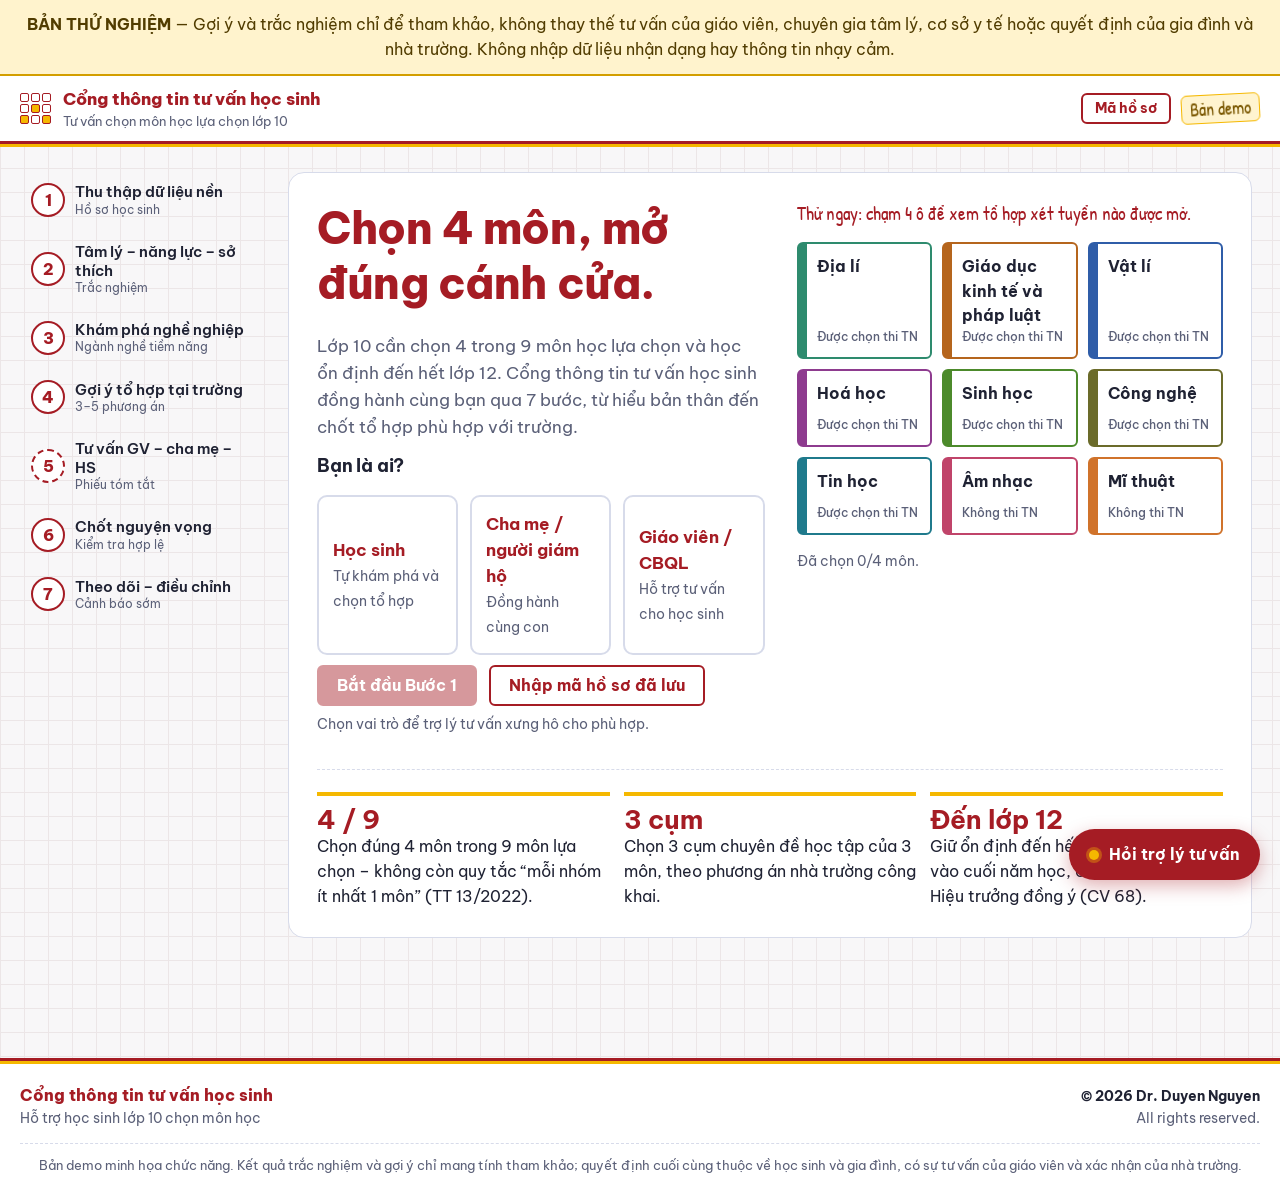
==== index.html @ bc092b1e "fix: move step 5 guidance into its content" ====
<!doctype html>
<html lang="vi">
<head>
  <meta charset="utf-8">
  <meta name="viewport" content="width=device-width, initial-scale=1">
  <title>Cổng thông tin tư vấn học sinh – Chọn môn lớp 10</title>
  <meta name="description" content="Bản demo: hỗ trợ học sinh lớp 10 chọn 4 môn học. © 2026 Dr. Duyen Nguyen.">
  <meta name="author" content="Dr. Duyen Nguyen">
  <link rel="preconnect" href="https://fonts.googleapis.com">
  <link rel="preconnect" href="https://fonts.gstatic.com" crossorigin>
  <link href="https://fonts.googleapis.com/css2?family=Be+Vietnam+Pro:wght@400;500;600;700;800&family=Patrick+Hand&display=swap" rel="stylesheet">
  <link rel="stylesheet" href="css/style.css?v=step5-main">
</head>
<body>
  <aside style="background:#fff3cd;color:#513c00;padding:12px 18px;border-bottom:2px solid #d39e00;text-align:center" role="note">
    <strong>BẢN THỬ NGHIỆM</strong> — Gợi ý và trắc nghiệm chỉ để tham khảo, không thay thế tư vấn của giáo viên, chuyên gia tâm lý, cơ sở y tế hoặc quyết định của gia đình và nhà trường. Không nhập dữ liệu nhận dạng hay thông tin nhạy cảm.
  </aside>
  <a class="skip" href="#main">Bỏ qua, đến nội dung chính</a>

  <header class="topbar">
    <button class="brand" type="button" data-go="0" aria-label="Về trang đầu">
      <span class="brand-mark" aria-hidden="true">
        <span></span><span></span><span></span><span></span><span class="on"></span><span></span><span class="on"></span><span></span><span class="on"></span>
      </span>
      <span class="brand-text">
        <strong>Cổng thông tin tư vấn học sinh</strong>
        <small>Tư vấn chọn môn học lựa chọn lớp 10</small>
      </span>
    </button>
    <div class="topbar-right">
      <span class="role-pill" id="rolePill" hidden></span>
      <button class="btn ghost small" type="button" data-action="open-profile-code">Mã hồ sơ</button>
      <span class="demo-tag" title="Bản demo – dữ liệu dùng tạm, sẽ chuẩn hóa sau">Bản demo</span>
    </div>
  </header>

  <div class="layout">
    <nav class="steps" id="steps" aria-label="Quy trình 7 bước"></nav>
    <main id="main" class="main" tabindex="-1"></main>
  </div>

  <footer class="footer">
    <div class="footer-inner">
      <div class="footer-brand">
        <strong>Cổng thông tin tư vấn học sinh</strong>
        <span>Hỗ trợ học sinh lớp 10 chọn môn học</span>
      </div>
      <div class="footer-copy">
        <strong>© 2026 Dr. Duyen Nguyen</strong>
        <span>All rights reserved.</span>
      </div>
    </div>
    <p class="footer-note">Bản demo minh họa chức năng. Kết quả trắc nghiệm và gợi ý chỉ mang tính tham khảo; quyết định cuối cùng thuộc về học sinh và gia đình, có sự tư vấn của giáo viên và xác nhận của nhà trường.</p>
  </footer>

  <!-- Chatbot -->
  <button class="chat-fab" id="chatFab" type="button" aria-expanded="false" aria-controls="chatPanel">
    <span class="chat-fab-dot" aria-hidden="true"></span> Hỏi trợ lý tư vấn
  </button>
  <section class="chat-panel" id="chatPanel" aria-label="Trợ lý tư vấn" hidden>
    <header class="chat-head">
      <div>
        <strong>Trợ lý tư vấn</strong>
        <small id="chatMode">Chế độ demo – trả lời theo bộ câu hỏi có sẵn</small>
      </div>
      <button class="icon-btn" type="button" data-action="close-chat" aria-label="Đóng trợ lý tư vấn">×</button>
    </header>
    <a class="chat-tg" id="chatTg" href="#" target="_blank" rel="noopener" hidden>Tiếp tục trò chuyện trên Telegram</a>
    <div class="chat-log" id="chatLog" aria-live="polite"></div>
    <div class="chat-chips" id="chatChips"></div>
    <form class="chat-form" id="chatForm">
      <label class="sr-only" for="chatInput">Nhập câu hỏi</label>
      <input id="chatInput" type="text" autocomplete="off" placeholder="Nhập câu hỏi…">
      <button class="btn" type="submit">Gửi</button>
    </form>
  </section>

  <!-- Hộp thoại dùng chung -->
  <dialog id="dialog" class="dialog">
    <form method="dialog" class="dialog-inner" id="dialogInner"></form>
  </dialog>

  <div id="toast" class="toast" role="status" aria-live="polite"></div>

  <script src="js/config.js?v=step5-main"></script>
  <script src="js/data.js?v=step5-main"></script>
  <script src="js/holland.js?v=step5-main"></script>
  <script src="js/app.js?v=step5-main"></script>
  <script src="js/chat.js?v=step5-main"></script>
</body>
</html>
---- css/style.css ----
/* Cổng thông tin tư vấn học sinh – © 2026 Dr. Duyen Nguyen */
:root {
  --paper: #F8F7F8;
  --grid: #ECE6E7;
  --sheet: #FFFFFF;
  --ink: #A51C24;
  --ink-2: #C2272F;
  --ink-soft: #FBECEC;
  --gold: #F5B800;
  --gold-soft: #FFF4CF;
  --gold-deep: #7A5700;
  --text: #1F2233;
  --muted: #5B6078;
  --line: #D7DBEA;
  --ok: #1E7F52;
  --ok-soft: #E3F4EA;
  --warn: #A86400;
  --warn-soft: #FFF2DC;
  --bad: #B0362B;
  --bad-soft: #FCE7E4;
  --focus: #1D4ED8;
  --font: "Be Vietnam Pro", "Segoe UI", Roboto, Arial, sans-serif;
  --hand: "Patrick Hand", "Comic Sans MS", cursive;
  --r-s: 6px; --r-m: 10px; --r-l: 16px;
}
* { box-sizing: border-box; }
html { -webkit-text-size-adjust: 100%; }
body {
  margin: 0; font-family: var(--font); color: var(--text); font-size: 16px; line-height: 1.55;
  background-color: var(--paper);
  background-image:
    linear-gradient(var(--grid) 1px, transparent 1px),
    linear-gradient(90deg, var(--grid) 1px, transparent 1px);
  background-size: 24px 24px;
  min-height: 100vh; display: flex; flex-direction: column;
}
h1, h2, h3, h4 { line-height: 1.25; margin: 0 0 .5em; letter-spacing: -0.01em; }
h1 { font-size: clamp(1.9rem, 4vw, 2.75rem); font-weight: 800; }
h2 { font-size: 1.6rem; font-weight: 800; }
h3 { font-size: 1.15rem; font-weight: 700; }
h4 { font-size: 1rem; font-weight: 700; }
p { margin: 0 0 .8em; max-width: 72ch; }
a { color: var(--ink); }
button, input, select, textarea { font: inherit; color: inherit; }
:focus-visible { outline: 3px solid var(--focus); outline-offset: 2px; }
.sr-only { position: absolute; width: 1px; height: 1px; overflow: hidden; clip: rect(0 0 0 0); }
.skip { position: absolute; left: -999px; top: 0; background: var(--ink); color: #fff; padding: 8px 12px; z-index: 100; }
.skip:focus { left: 8px; top: 8px; }

/* ---------- Top bar ---------- */
.topbar {
  display: flex; align-items: center; justify-content: space-between; gap: 12px;
  padding: 10px 20px; background: var(--sheet); border-bottom: 3px solid var(--ink); box-shadow: 0 3px 0 var(--gold);
  position: sticky; top: 0; z-index: 20;
}
.brand { display: flex; align-items: center; gap: 12px; background: none; border: 0; padding: 0; cursor: pointer; text-align: left; }
.brand-mark { display: grid; grid-template-columns: repeat(3, 9px); gap: 2px; }
.brand-mark span { width: 9px; height: 9px; border: 1.5px solid var(--ink); border-radius: 2px; }
.brand-mark span.on { background: var(--gold); border-color: var(--ink); }
.brand-text strong { display: block; color: var(--ink); font-size: 1.05rem; font-weight: 800; }
.brand-text small { display: block; color: var(--muted); font-size: .8rem; }
.topbar-right { display: flex; align-items: center; gap: 10px; flex-wrap: wrap; justify-content: flex-end; }
.role-pill { background: var(--ink-soft); color: var(--ink); border-radius: 999px; padding: 3px 12px; font-size: .85rem; font-weight: 600; }
.demo-tag { font-family: var(--hand); font-size: 1.1rem; color: var(--gold-deep); background: var(--gold-soft); transform: rotate(-3deg); display: inline-block; border: 1.5px solid var(--gold); border-radius: 6px; padding: 0 8px; }

/* ---------- Layout ---------- */
.layout { flex: 1; display: grid; grid-template-columns: 260px minmax(0, 1fr); gap: 0; max-width: 1280px; width: 100%; margin: 0 auto; }
.main { padding: 28px 28px 120px; min-width: 0; }
.main:focus { outline: none; }

/* ---------- Stepper (thời khoá biểu) ---------- */
.steps { padding: 28px 0 28px 20px; }
.steps-inner { position: sticky; top: 84px; }
.steps ol { list-style: none; margin: 0; padding: 0; }
.steps li + li { margin-top: 4px; }
.step-btn {
  width: 100%; display: grid; grid-template-columns: 34px 1fr; gap: 10px; align-items: center;
  padding: 9px 10px; border: 1.5px solid transparent; border-radius: var(--r-m);
  background: transparent; cursor: pointer; text-align: left; color: var(--text);
}
.step-btn:hover { background: var(--sheet); border-color: var(--line); }
.step-num {
  width: 34px; height: 34px; display: grid; place-items: center; border-radius: 50%;
  border: 2px solid var(--ink); color: var(--ink); font-weight: 800; background: var(--sheet);
}
.step-label { font-size: .92rem; font-weight: 600; line-height: 1.3; }
.step-label small { display: block; font-weight: 400; color: var(--muted); font-size: .78rem; }
.step-btn.done .step-num { background: var(--ink); color: #fff; }
.step-btn.current { background: var(--sheet); border-color: var(--ink); box-shadow: 4px 4px 0 var(--gold); }
.step-btn.human .step-num { border-style: dashed; }

/* ---------- Sheet & blocks ---------- */
.sheet { background: var(--sheet); border: 1.5px solid var(--line); border-radius: var(--r-l); padding: 28px; }
.sheet + .sheet { margin-top: 20px; }
.step-head { display: flex; gap: 16px; align-items: flex-start; margin-bottom: 18px; }
.step-head .big-num { flex: none; width: 56px; height: 56px; border-radius: 50%; background: var(--ink); color: #fff; display: grid; place-items: center; font-size: 1.6rem; font-weight: 800; box-shadow: 0 0 0 4px var(--gold); }
.step-head p { color: var(--muted); margin: 0; }
.lead { font-size: 1.08rem; color: var(--muted); }
.hand { font-family: var(--hand); color: var(--ink); font-size: 1.2rem; line-height: 1.3; }
.margin-note { border-left: 3px solid var(--ink); padding: 4px 0 4px 14px; margin: 14px 0; }
.muted { color: var(--muted); }
.small { font-size: .88rem; }
.row { display: flex; gap: 12px; flex-wrap: wrap; align-items: center; }
.spacer { flex: 1; }
.grid-2 { display: grid; grid-template-columns: repeat(2, minmax(0, 1fr)); gap: 16px; }
.grid-3 { display: grid; grid-template-columns: repeat(3, minmax(0, 1fr)); gap: 16px; }
hr.rule { border: 0; border-top: 1.5px dashed var(--line); margin: 22px 0; }

/* ---------- Buttons ---------- */
.btn {
  display: inline-flex; align-items: center; justify-content: center; gap: 8px;
  background: var(--ink); color: #fff; border: 2px solid var(--ink); border-radius: var(--r-s);
  padding: 9px 18px; font-weight: 700; cursor: pointer; text-decoration: none; line-height: 1.2;
}
.btn:hover { background: var(--ink-2); border-color: var(--ink-2); }
.btn.ghost { background: transparent; color: var(--ink); }
.btn.ghost:hover { background: var(--ink-soft); }
.btn.small { padding: 5px 12px; font-size: .88rem; }
.btn.ok { background: var(--ok); border-color: var(--ok); }
.btn[disabled] { opacity: .45; cursor: not-allowed; }
.icon-btn { background: none; border: 0; font-size: 1.6rem; line-height: 1; cursor: pointer; color: var(--muted); padding: 2px 8px; border-radius: 6px; }
.icon-btn:hover { background: var(--ink-soft); color: var(--ink); }
.nav-row { display: flex; justify-content: space-between; gap: 12px; margin-top: 24px; flex-wrap: wrap; }

/* ---------- Forms ---------- */
.field { display: flex; flex-direction: column; gap: 4px; }
.field label, .field .label { font-weight: 600; font-size: .92rem; }
.field .hint { font-size: .82rem; color: var(--muted); }
input[type=text], input[type=number], select, textarea {
  border: 1.5px solid var(--line); border-radius: var(--r-s); padding: 8px 10px; background: #fff; width: 100%;
}
input:focus, select:focus, textarea:focus { border-color: var(--ink); outline: none; box-shadow: 0 0 0 3px var(--ink-soft); }
textarea { min-height: 70px; resize: vertical; }
fieldset { border: 1.5px solid var(--line); border-radius: var(--r-m); padding: 14px 16px 16px; margin: 0 0 16px; }
legend { font-weight: 700; padding: 0 6px; color: var(--ink); }
.grades { display: grid; grid-template-columns: repeat(auto-fill, minmax(210px, 1fr)); gap: 10px 16px; }
.grades .field { flex-direction: row; align-items: center; justify-content: space-between; gap: 8px; }
.grades .field label { font-weight: 500; font-size: .9rem; }
.grades input { width: 76px; text-align: center; }
.chips { display: flex; flex-wrap: wrap; gap: 8px; }
.chip {
  border: 1.5px solid var(--line); background: #fff; border-radius: 999px; padding: 5px 12px; cursor: pointer; font-size: .9rem;
}
.chip[aria-pressed=true] { background: var(--ink); color: #fff; border-color: var(--ink); }
.chip.bad[aria-pressed=true] { background: var(--bad); border-color: var(--bad); }

/* ---------- Bảng 9 môn (điểm nhấn) ---------- */
.board { display: grid; grid-template-columns: repeat(3, minmax(0, 1fr)); gap: 10px; }
.tile {
  --c: var(--ink);
  position: relative; min-height: 78px; border: 2px solid var(--c); border-radius: var(--r-s);
  background: #fff; color: var(--text); padding: 10px 12px 10px 18px; text-align: left; cursor: pointer;
  display: flex; flex-direction: column; justify-content: space-between; font-weight: 700;
}
.tile::before { content: ""; position: absolute; left: 0; top: 0; bottom: 0; width: 8px; background: var(--c); }
.tile small { font-weight: 500; color: var(--muted); font-size: .76rem; }
.tile[aria-pressed=true] { background: var(--c); color: #fff; }
.tile[aria-pressed=true] small { color: rgba(255,255,255,.85); }
.tile[aria-pressed=true]::after {
  content: "✓"; position: absolute; right: 10px; top: 8px; width: 24px; height: 24px; border-radius: 50%;
  background: #fff; color: var(--c); display: grid; place-items: center; font-size: .85rem;
}
.tile:disabled { opacity: .35; cursor: not-allowed; }
.tiles-inline { display: flex; gap: 6px; flex-wrap: wrap; }
.mini-tile { --c: var(--ink); border: 1.5px solid var(--c); border-left: 6px solid var(--c); border-radius: 4px; padding: 2px 8px; font-size: .85rem; font-weight: 700; background: #fff; }
.mini-cd { border: 1.5px dashed var(--muted); border-radius: 4px; padding: 2px 8px; font-size: .82rem; color: var(--muted); }

/* ---------- Hero (trang đầu) ---------- */
.hero { display: grid; grid-template-columns: minmax(0, 1.05fr) minmax(0, 1fr); gap: 32px; align-items: start; }
.hero h1 { color: var(--ink); max-width: 14ch; }
.hero .board { margin-top: 4px; }
.doors { margin-top: 16px; min-height: 120px; }
.doors h4 { margin-bottom: 8px; }
.door-list { display: flex; flex-wrap: wrap; gap: 6px; }
.door { border: 1.5px solid var(--ok); background: var(--ok-soft); color: var(--ok); border-radius: 6px; padding: 3px 9px; font-size: .85rem; font-weight: 600; }
.role-cards { display: grid; grid-template-columns: repeat(3, minmax(0, 1fr)); gap: 12px; margin: 18px 0 10px; }
.role-card {
  border: 2px solid var(--line); border-radius: var(--r-m); background: #fff; padding: 14px; text-align: left; cursor: pointer;
}
.role-card strong { display: block; color: var(--ink); font-size: 1.05rem; }
.role-card span { font-size: .85rem; color: var(--muted); }
.role-card:hover, .role-card[aria-pressed=true] { border-color: var(--ink); box-shadow: 4px 4px 0 var(--gold); }
.rules-strip { display: grid; grid-template-columns: repeat(3, minmax(0, 1fr)); gap: 14px; margin-top: 8px; }
.rules-strip div { border-top: 4px solid var(--gold); padding-top: 10px; }
.rules-strip b { display: block; font-size: 1.6rem; color: var(--ink); line-height: 1.1; }

/* ---------- Trắc nghiệm ---------- */
.tabs { display: flex; gap: 6px; flex-wrap: wrap; border-bottom: 2px solid var(--line); margin-bottom: 18px; }
.tab { border: 0; background: none; padding: 10px 14px; font-weight: 700; color: var(--muted); cursor: pointer; border-bottom: 3px solid transparent; margin-bottom: -2px; }
.tab[aria-selected=true] { color: var(--ink); border-bottom-color: var(--ink); }
.tab .count { font-weight: 500; font-size: .8rem; margin-left: 4px; }
.q-group { margin-bottom: 22px; }
.q-group h4 { color: var(--ink); }
.q { display: grid; grid-template-columns: minmax(0, 1fr) auto; gap: 8px 16px; align-items: center; padding: 8px 0; border-bottom: 1px dashed var(--line); }
.q-text { font-size: .95rem; }
.scale { display: flex; gap: 4px; }
.scale button {
  min-width: 38px; height: 34px; border: 1.5px solid var(--line); background: #fff; border-radius: 6px; cursor: pointer; font-weight: 700;
}
.scale button[aria-pressed=true] { background: var(--ink); color: #fff; border-color: var(--ink); }
.ab { display: grid; grid-template-columns: 1fr 1fr; gap: 8px; padding: 8px 0; border-bottom: 1px dashed var(--line); }
.ab button { border: 1.5px solid var(--line); background: #fff; border-radius: 8px; padding: 9px 12px; text-align: left; cursor: pointer; font-size: .93rem; }
.ab button[aria-pressed=true] { border-color: var(--ink); background: var(--ink-soft); font-weight: 600; }
.scale-legend { font-size: .82rem; color: var(--muted); margin-bottom: 10px; }
.progress { height: 8px; background: var(--ink-soft); border-radius: 99px; overflow: hidden; margin: 6px 0 16px; }
.progress span { display: block; height: 100%; background: var(--ink); }

/* ---------- Kết quả / thanh điểm ---------- */
.bars { display: grid; gap: 8px; }
.bar { display: grid; grid-template-columns: 170px minmax(0, 1fr) 54px; gap: 10px; align-items: center; font-size: .9rem; }
.bar-track { height: 14px; background: var(--ink-soft); border-radius: 3px; overflow: hidden; }
.bar-fill { height: 100%; background: var(--ink); }
.bar-val { text-align: right; font-weight: 700; font-variant-numeric: tabular-nums; }
.code-big { font-size: 2.6rem; font-weight: 800; color: var(--ink); letter-spacing: .08em; }

.callout { border-radius: var(--r-m); padding: 12px 16px; margin: 12px 0; border: 1.5px solid; }
.callout p:last-child { margin-bottom: 0; }
.callout.ok { background: var(--ok-soft); border-color: var(--ok); }
.callout.warn { background: var(--warn-soft); border-color: var(--warn); }
.callout.bad { background: var(--bad-soft); border-color: var(--bad); }
.callout.info { background: var(--ink-soft); border-color: var(--ink); }

table.t { width: 100%; border-collapse: collapse; font-size: .92rem; }
table.t th, table.t td { border-bottom: 1px solid var(--line); padding: 8px 8px; text-align: left; vertical-align: top; }
table.t th { color: var(--ink); font-size: .85rem; background: var(--ink-soft); }
.table-wrap { overflow-x: auto; }

/* ---------- Thẻ ngành / phương án ---------- */
.career { border: 1.5px solid var(--line); border-radius: var(--r-m); padding: 14px 16px; background: #fff; }
.career + .career { margin-top: 10px; }
.career-top { display: flex; justify-content: space-between; gap: 12px; align-items: baseline; flex-wrap: wrap; }
.career-top h4 { margin: 0; }
.fit { font-weight: 800; color: var(--ink); font-variant-numeric: tabular-nums; }
.tag { display: inline-block; font-size: .78rem; border-radius: 4px; padding: 1px 7px; background: var(--ink-soft); color: var(--ink); font-weight: 600; margin-right: 4px; }
.fb { display: flex; gap: 6px; margin-top: 10px; flex-wrap: wrap; }
.fb button { border: 1.5px solid var(--line); background: #fff; border-radius: 6px; padding: 4px 10px; cursor: pointer; font-size: .85rem; }
.fb button[aria-pressed=true].like { background: var(--ok); color: #fff; border-color: var(--ok); }
.fb button[aria-pressed=true].maybe { background: var(--warn); color: #fff; border-color: var(--warn); }
.fb button[aria-pressed=true].no { background: var(--muted); color: #fff; border-color: var(--muted); }

.plan { border: 2px solid var(--line); border-radius: var(--r-l); padding: 18px; background: #fff; }
.plan + .plan { margin-top: 14px; }
.plan.top { border-color: var(--ink); box-shadow: 5px 5px 0 var(--gold); }
.plan-head { display: flex; justify-content: space-between; gap: 12px; align-items: center; flex-wrap: wrap; margin-bottom: 10px; }
.plan-rank { font-family: var(--hand); font-size: 1.35rem; color: var(--ink); }
.score-ring { font-size: 1.5rem; font-weight: 800; color: var(--ink); font-variant-numeric: tabular-nums; }
.score-ring small { font-size: .8rem; color: var(--muted); font-weight: 500; }
.crit { display: grid; grid-template-columns: repeat(5, minmax(0, 1fr)); gap: 8px; margin: 10px 0; }
.crit div { background: var(--paper); border-radius: 6px; padding: 6px 8px; font-size: .78rem; color: var(--muted); }
.crit b { display: block; font-size: 1rem; color: var(--text); font-variant-numeric: tabular-nums; }
.plan-cols { display: grid; grid-template-columns: repeat(2, minmax(0, 1fr)); gap: 12px 20px; font-size: .9rem; }
.plan-cols h5 { margin: 6px 0 4px; font-size: .85rem; color: var(--ink); }
.plan-cols ul { margin: 0; padding-left: 18px; }
.check { color: var(--ok); font-weight: 700; }
.cross { color: var(--bad); font-weight: 700; }

.checklist { list-style: none; padding: 0; margin: 0; }
.checklist li { display: flex; gap: 10px; align-items: flex-start; padding: 9px 0; border-bottom: 1px dashed var(--line); }
.checklist input { width: 20px; height: 20px; margin-top: 2px; accent-color: var(--ink); }
.auto-flag { font-size: .78rem; border-radius: 4px; padding: 1px 6px; margin-left: 6px; }
.auto-flag.y { background: var(--ok-soft); color: var(--ok); }
.auto-flag.n { background: var(--bad-soft); color: var(--bad); }

.code-box { font-family: Consolas, "Courier New", monospace; font-size: .8rem; background: var(--paper); border: 1.5px dashed var(--line); border-radius: 8px; padding: 10px; word-break: break-all; max-height: 160px; overflow: auto; white-space: pre-wrap; }

/* ---------- Phiếu in ---------- */
.summary-doc { border: 1.5px solid var(--text); padding: 22px 24px; border-radius: 4px; background: #fff; }
.summary-doc h3 { border-bottom: 2px solid var(--text); padding-bottom: 6px; }
.summary-doc h4 { margin-top: 14px; color: var(--ink); }
.summary-doc ul { margin: 4px 0; padding-left: 20px; }
.sign-row { display: grid; grid-template-columns: repeat(3, 1fr); gap: 16px; margin-top: 28px; text-align: center; font-size: .9rem; }
.sign-row div { min-height: 70px; }

/* ---------- Chat ---------- */
.chat-fab {
  position: fixed; right: 20px; bottom: 20px; z-index: 40; display: flex; align-items: center; gap: 10px;
  background: var(--ink); color: #fff; border: 0; border-radius: 999px; padding: 13px 20px; font-weight: 700; cursor: pointer;
  box-shadow: 0 6px 18px rgba(165, 28, 36, .35);
}
.chat-fab-dot { width: 10px; height: 10px; border-radius: 50%; background: var(--gold); box-shadow: 0 0 0 3px rgba(245,184,0,.35); }
.chat-panel {
  position: fixed; right: 20px; bottom: 20px; z-index: 41; width: min(400px, calc(100vw - 32px)); height: min(620px, calc(100vh - 100px));
  background: #fff; border: 2px solid var(--ink); border-radius: var(--r-l); display: flex; flex-direction: column; overflow: hidden;
  box-shadow: 8px 8px 0 var(--gold);
}
.chat-panel[hidden] { display: none; }
.chat-head { display: flex; justify-content: space-between; align-items: flex-start; padding: 12px 14px; background: var(--ink); color: #fff; border-bottom: 3px solid var(--gold); }
.chat-tg { display: block; padding: 8px 14px; background: var(--gold-soft); color: var(--gold-deep); font-weight: 700; font-size: .88rem; text-decoration: none; border-bottom: 1px solid var(--gold); }
.chat-tg:hover { background: var(--gold); color: var(--text); }
.chat-tg[hidden] { display: none; }
.chat-head small { display: block; opacity: .85; font-size: .78rem; }
.chat-head .icon-btn { color: #fff; }
.chat-head .icon-btn:hover { background: rgba(255,255,255,.15); color: #fff; }
.chat-log { flex: 1; overflow-y: auto; padding: 14px; display: flex; flex-direction: column; gap: 10px;
  background-image: linear-gradient(var(--grid) 1px, transparent 1px), linear-gradient(90deg, var(--grid) 1px, transparent 1px); background-size: 24px 24px; }
.msg { max-width: 88%; padding: 9px 12px; border-radius: 12px; font-size: .92rem; white-space: pre-wrap; }
.msg.bot { background: #fff; border: 1.5px solid var(--line); align-self: flex-start; border-bottom-left-radius: 3px; }
.msg.user { background: var(--ink); color: #fff; align-self: flex-end; border-bottom-right-radius: 3px; }
.msg.alert { background: var(--bad-soft); border-color: var(--bad); }
.msg.typing { color: var(--muted); font-style: italic; }
.chat-chips { display: flex; gap: 6px; flex-wrap: wrap; padding: 8px 12px 0; border-top: 1px solid var(--line); }
.chat-chips button { border: 1.5px solid var(--line); background: #fff; border-radius: 999px; padding: 3px 10px; font-size: .8rem; cursor: pointer; }
.chat-chips button:hover { border-color: var(--ink); color: var(--ink); }
.chat-form { display: flex; gap: 8px; padding: 10px 12px 12px; }
.chat-form input { flex: 1; }

/* ---------- Dialog & toast ---------- */
.dialog { border: 2px solid var(--ink); border-radius: var(--r-l); padding: 0; max-width: min(640px, calc(100vw - 32px)); width: 100%; }
.dialog::backdrop { background: rgba(31, 34, 51, .45); }
.dialog-inner { padding: 22px 24px; }
.dialog-inner textarea { min-height: 120px; font-family: Consolas, monospace; font-size: .82rem; }
.toast { position: fixed; left: 50%; bottom: 24px; transform: translateX(-50%) translateY(20px); background: var(--text); color: #fff; padding: 10px 18px; border-radius: 8px; opacity: 0; pointer-events: none; transition: opacity .2s, transform .2s; z-index: 60; }
.toast.show { opacity: 1; transform: translateX(-50%) translateY(0); }

/* ---------- Footer ---------- */
.footer { border-top: 3px solid var(--ink); box-shadow: inset 0 3px 0 var(--gold); background: var(--sheet); padding: 22px 20px 20px; font-size: .88rem; }
.footer-inner { max-width: 1280px; margin: 0 auto; display: flex; justify-content: space-between; align-items: flex-end; gap: 16px 32px; flex-wrap: wrap; }
.footer-brand strong { display: block; color: var(--ink); font-size: 1rem; font-weight: 800; }
.footer-brand span { color: var(--muted); }
.footer-copy { text-align: right; }
.footer-copy strong { display: block; font-weight: 700; }
.footer-copy span { color: var(--muted); }
.footer-note { max-width: 1280px; margin: 14px auto 0; padding-top: 12px; border-top: 1px dashed var(--line); color: var(--muted); font-size: .8rem; text-align: center; }

/* ---------- Responsive ---------- */
@media (max-width: 960px) {
  .layout { grid-template-columns: 1fr; }
  .steps { padding: 12px 16px 0; overflow-x: auto; }
  .steps-inner { position: static; }
  .steps ol { display: flex; gap: 6px; }
  .steps li + li { margin-top: 0; }
  .step-btn { grid-template-columns: 30px auto; white-space: nowrap; padding: 6px 10px; }
  .step-num { width: 30px; height: 30px; font-size: .9rem; }
  .step-label small { display: none; }
  .main { padding: 16px 16px 110px; }
  .hero { grid-template-columns: 1fr; }
  .grid-3 { grid-template-columns: 1fr; }
}
@media (max-width: 640px) {
  .sheet { padding: 18px 16px; }
  .grid-2, .role-cards, .rules-strip, .plan-cols { grid-template-columns: 1fr; }
  .crit { grid-template-columns: repeat(2, minmax(0, 1fr)); }
  .q { grid-template-columns: 1fr; }
  .ab { grid-template-columns: 1fr; }
  .bar { grid-template-columns: 110px minmax(0,1fr) 44px; }
  .topbar { padding: 8px 12px; }
  .brand-text small { display: none; }
  .chat-fab { right: 12px; bottom: 12px; padding: 11px 16px; }
  .chat-panel { right: 8px; bottom: 8px; }
  .sign-row { grid-template-columns: 1fr; }
  .footer { padding-bottom: 84px; }
  .footer-inner { flex-direction: column; align-items: flex-start; }
  .footer-copy { text-align: left; }
  .board { gap: 6px; }
  .tile { min-height: 64px; padding: 8px 8px 8px 14px; font-size: .9rem; }
  .tile::before { width: 6px; }
  .tile[aria-pressed=true]::after { width: 18px; height: 18px; right: 6px; top: 6px; font-size: .7rem; }
}
@media (prefers-reduced-motion: reduce) { * { transition: none !important; animation: none !important; } }

/* ---------- In phiếu ---------- */
@media print {
  body { background: #fff; }
  .topbar, .steps, .chat-fab, .chat-panel, .nav-row, .no-print, .footer { display: none !important; }
  .layout { display: block; }
  .main { padding: 0; }
  .sheet { border: 0; padding: 0; }
  .footer { border: 0; }
}
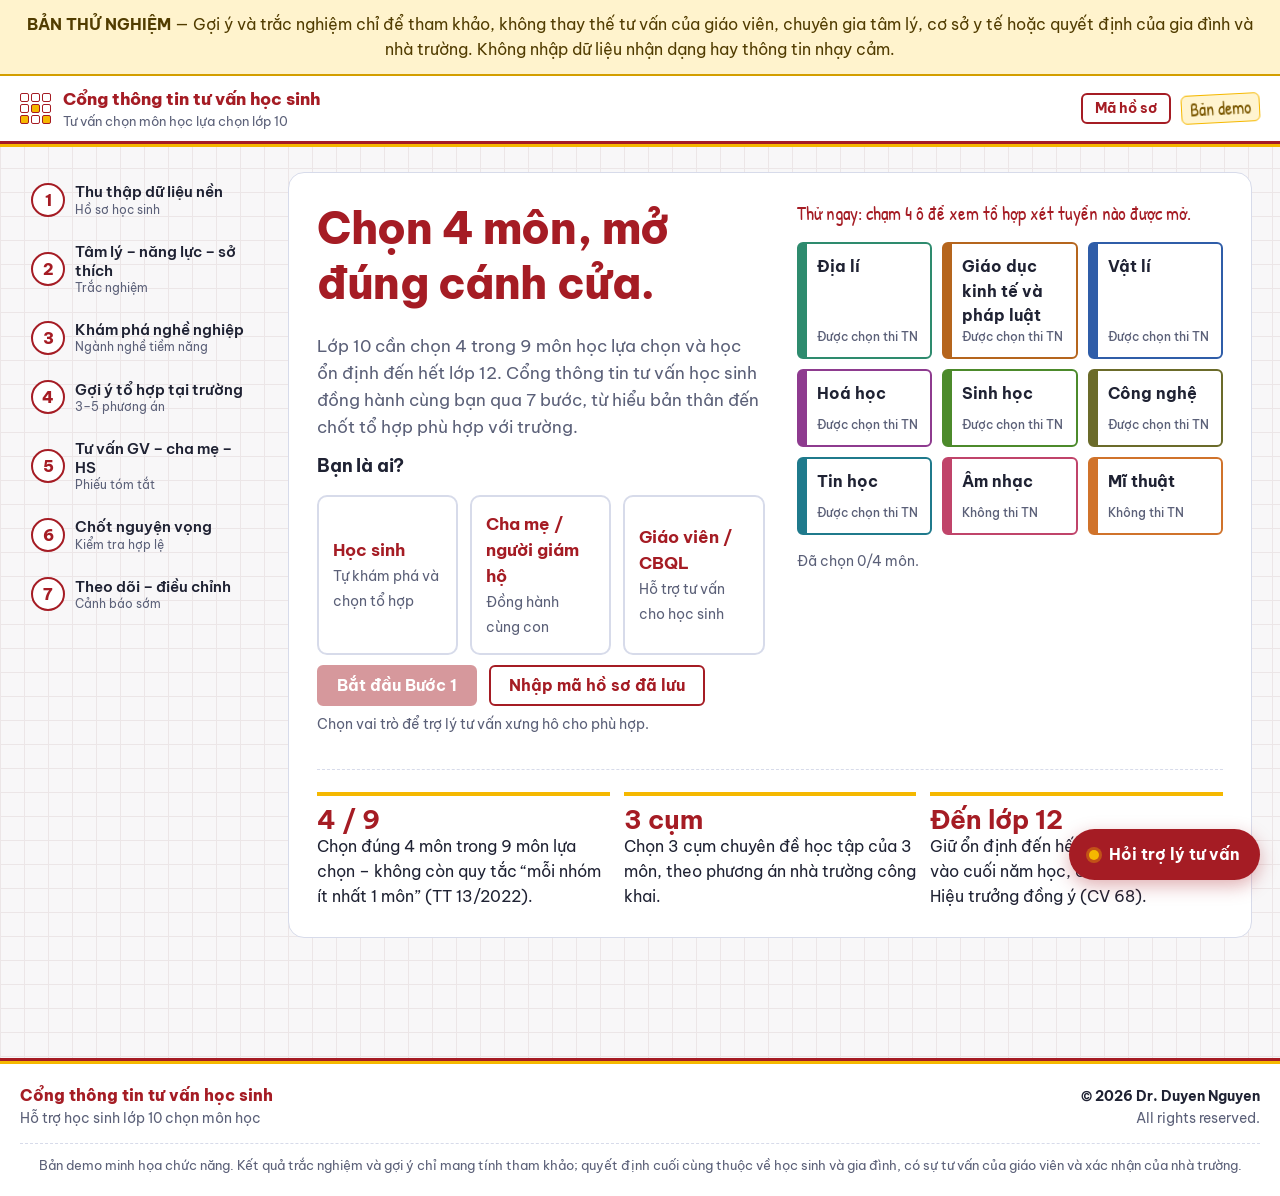
==== commit 30f92412: "fix: align step 5 circle with other steps" ====
--- a/index.html
+++ b/index.html
@@ -9,7 +9,7 @@
   <link rel="preconnect" href="https://fonts.googleapis.com">
   <link rel="preconnect" href="https://fonts.gstatic.com" crossorigin>
   <link href="https://fonts.googleapis.com/css2?family=Be+Vietnam+Pro:wght@400;500;600;700;800&family=Patrick+Hand&display=swap" rel="stylesheet">
-  <link rel="stylesheet" href="css/style.css?v=step5-main">
+  <link rel="stylesheet" href="css/style.css?v=step5-solid">
 </head>
 <body>
   <aside style="background:#fff3cd;color:#513c00;padding:12px 18px;border-bottom:2px solid #d39e00;text-align:center" role="note">
--- a/css/style.css
+++ b/css/style.css
@@ -87,7 +87,6 @@
 .step-label small { display: block; font-weight: 400; color: var(--muted); font-size: .78rem; }
 .step-btn.done .step-num { background: var(--ink); color: #fff; }
 .step-btn.current { background: var(--sheet); border-color: var(--ink); box-shadow: 4px 4px 0 var(--gold); }
-.step-btn.human .step-num { border-style: dashed; }
 
 /* ---------- Sheet & blocks ---------- */
 .sheet { background: var(--sheet); border: 1.5px solid var(--line); border-radius: var(--r-l); padding: 28px; }
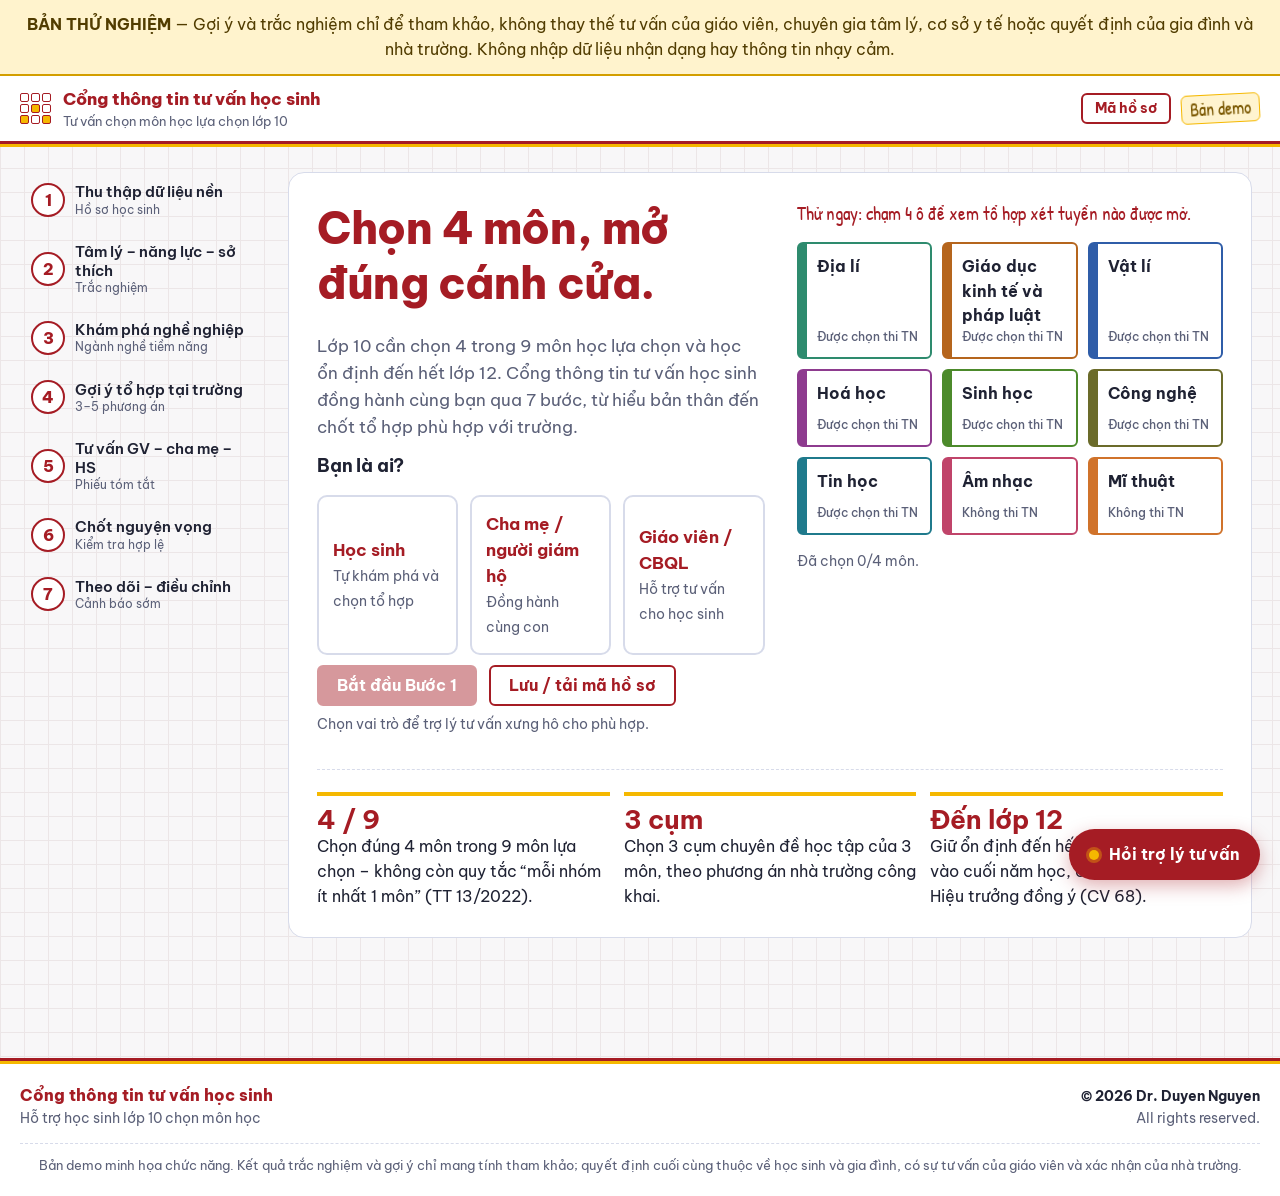
==== commit 33431204: "feat: submit profile to a records store and reopen it by code Adds an opt-in submission box at step " ====
--- a/index.html
+++ b/index.html
@@ -82,10 +82,10 @@
 
   <div id="toast" class="toast" role="status" aria-live="polite"></div>
 
-  <script src="js/config.js?v=step5-main"></script>
-  <script src="js/data.js?v=step5-main"></script>
-  <script src="js/holland.js?v=step5-main"></script>
-  <script src="js/app.js?v=step5-main"></script>
-  <script src="js/chat.js?v=step5-main"></script>
+  <script src="js/config.js?v=records-2"></script>
+  <script src="js/data.js?v=records-2"></script>
+  <script src="js/holland.js?v=records-2"></script>
+  <script src="js/app.js?v=records-2"></script>
+  <script src="js/chat.js?v=records-2"></script>
 </body>
 </html>
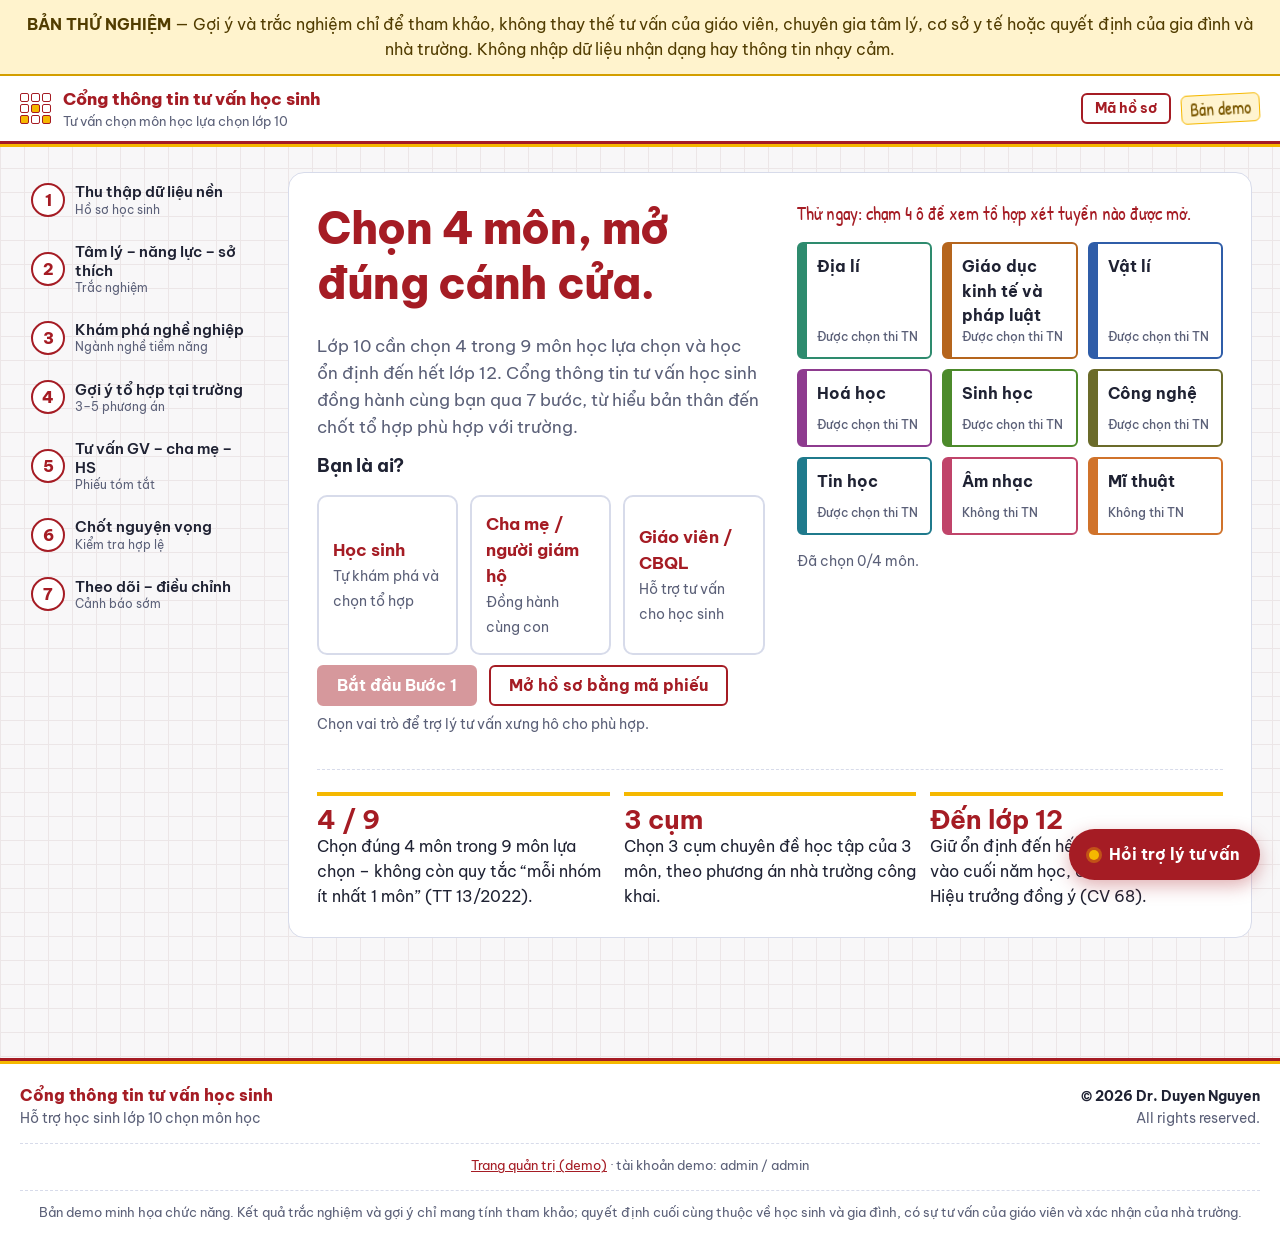
==== commit 7a7fbb7b: "feat: browser-only demo store and demo admin page recordsUrl 'demo' keeps submitted profiles in loca" ====
--- a/index.html
+++ b/index.html
@@ -50,6 +50,7 @@
         <span>All rights reserved.</span>
       </div>
     </div>
+    <p class="footer-note" id="adminLinkWrap" hidden><a href="admin/">Trang quản trị (demo)</a> · tài khoản demo: admin / admin</p>
     <p class="footer-note">Bản demo minh họa chức năng. Kết quả trắc nghiệm và gợi ý chỉ mang tính tham khảo; quyết định cuối cùng thuộc về học sinh và gia đình, có sự tư vấn của giáo viên và xác nhận của nhà trường.</p>
   </footer>
 
@@ -82,10 +83,10 @@
 
   <div id="toast" class="toast" role="status" aria-live="polite"></div>
 
-  <script src="js/config.js?v=records-2"></script>
-  <script src="js/data.js?v=records-2"></script>
-  <script src="js/holland.js?v=records-2"></script>
-  <script src="js/app.js?v=records-2"></script>
-  <script src="js/chat.js?v=records-2"></script>
+  <script src="js/config.js?v=records-3"></script>
+  <script src="js/data.js?v=records-3"></script>
+  <script src="js/holland.js?v=records-3"></script>
+  <script src="js/app.js?v=records-3"></script>
+  <script src="js/chat.js?v=records-3"></script>
 </body>
 </html>
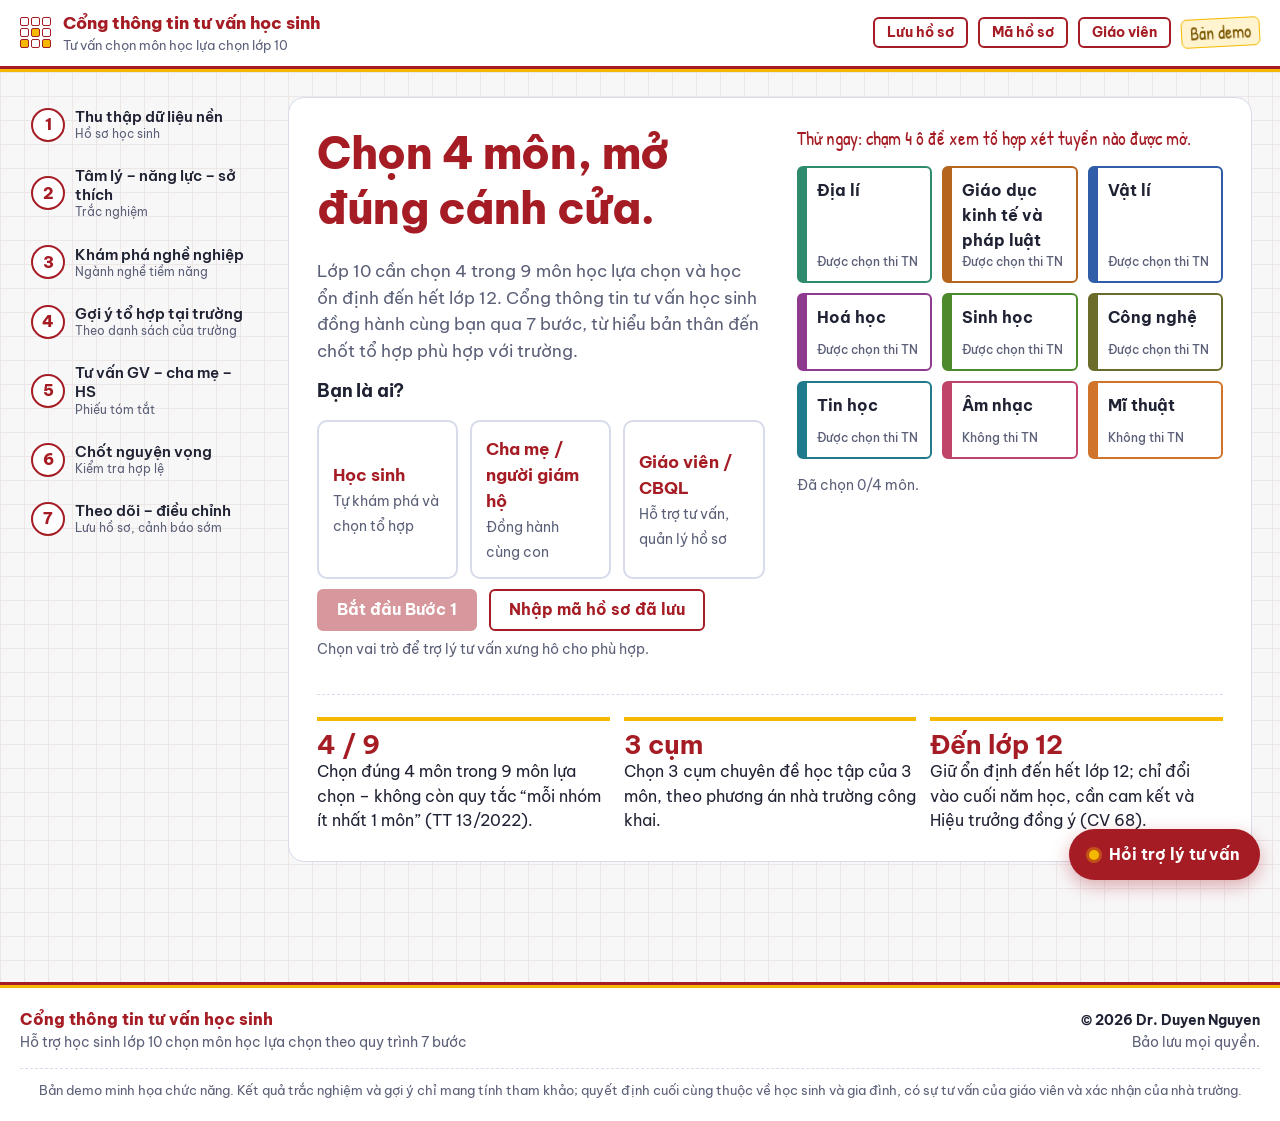
==== commit c6fb8e6c: "feat: v2.0 – teacher area, school combo import, profile archive, drop TPB - Step 1: student code (ma" ====
--- a/index.html
+++ b/index.html
@@ -4,17 +4,14 @@
   <meta charset="utf-8">
   <meta name="viewport" content="width=device-width, initial-scale=1">
   <title>Cổng thông tin tư vấn học sinh – Chọn môn lớp 10</title>
-  <meta name="description" content="Bản demo: hỗ trợ học sinh lớp 10 chọn 4 môn học. © 2026 Dr. Duyen Nguyen.">
+  <meta name="description" content="Bản demo: hỗ trợ học sinh lớp 10 chọn 4 môn học lựa chọn theo quy trình 7 bước. © 2026 Dr. Duyen Nguyen.">
   <meta name="author" content="Dr. Duyen Nguyen">
   <link rel="preconnect" href="https://fonts.googleapis.com">
   <link rel="preconnect" href="https://fonts.gstatic.com" crossorigin>
   <link href="https://fonts.googleapis.com/css2?family=Be+Vietnam+Pro:wght@400;500;600;700;800&family=Patrick+Hand&display=swap" rel="stylesheet">
-  <link rel="stylesheet" href="css/style.css?v=step5-solid">
+  <link rel="stylesheet" href="css/style.css">
 </head>
 <body>
-  <aside style="background:#fff3cd;color:#513c00;padding:12px 18px;border-bottom:2px solid #d39e00;text-align:center" role="note">
-    <strong>BẢN THỬ NGHIỆM</strong> — Gợi ý và trắc nghiệm chỉ để tham khảo, không thay thế tư vấn của giáo viên, chuyên gia tâm lý, cơ sở y tế hoặc quyết định của gia đình và nhà trường. Không nhập dữ liệu nhận dạng hay thông tin nhạy cảm.
-  </aside>
   <a class="skip" href="#main">Bỏ qua, đến nội dung chính</a>
 
   <header class="topbar">
@@ -29,7 +26,9 @@
     </button>
     <div class="topbar-right">
       <span class="role-pill" id="rolePill" hidden></span>
+      <button class="btn ghost small" type="button" data-action="save-profile">Lưu hồ sơ</button>
       <button class="btn ghost small" type="button" data-action="open-profile-code">Mã hồ sơ</button>
+      <button class="btn ghost small" type="button" id="teacherBtn" data-go="8">Giáo viên</button>
       <span class="demo-tag" title="Bản demo – dữ liệu dùng tạm, sẽ chuẩn hóa sau">Bản demo</span>
     </div>
   </header>
@@ -43,14 +42,13 @@
     <div class="footer-inner">
       <div class="footer-brand">
         <strong>Cổng thông tin tư vấn học sinh</strong>
-        <span>Hỗ trợ học sinh lớp 10 chọn môn học</span>
+        <span>Hỗ trợ học sinh lớp 10 chọn môn học lựa chọn theo quy trình 7 bước</span>
       </div>
       <div class="footer-copy">
         <strong>© 2026 Dr. Duyen Nguyen</strong>
-        <span>All rights reserved.</span>
+        <span>Bảo lưu mọi quyền.</span>
       </div>
     </div>
-    <p class="footer-note" id="adminLinkWrap" hidden><a href="admin/">Trang quản trị (demo)</a> · tài khoản demo: admin / admin</p>
     <p class="footer-note">Bản demo minh họa chức năng. Kết quả trắc nghiệm và gợi ý chỉ mang tính tham khảo; quyết định cuối cùng thuộc về học sinh và gia đình, có sự tư vấn của giáo viên và xác nhận của nhà trường.</p>
   </footer>
 
@@ -83,10 +81,9 @@
 
   <div id="toast" class="toast" role="status" aria-live="polite"></div>
 
-  <script src="js/config.js?v=records-3"></script>
-  <script src="js/data.js?v=records-3"></script>
-  <script src="js/holland.js?v=records-3"></script>
-  <script src="js/app.js?v=records-3"></script>
-  <script src="js/chat.js?v=records-3"></script>
+  <script src="js/config.js"></script>
+  <script src="js/data.js"></script>
+  <script src="js/app.js"></script>
+  <script src="js/chat.js"></script>
 </body>
 </html>
--- a/css/style.css
+++ b/css/style.css
@@ -70,8 +70,7 @@
 
 /* ---------- Stepper (thời khoá biểu) ---------- */
 .steps { padding: 28px 0 28px 20px; }
-.steps-inner { position: sticky; top: 84px; }
-.steps ol { list-style: none; margin: 0; padding: 0; }
+.steps ol { list-style: none; margin: 0; padding: 0; position: sticky; top: 84px; }
 .steps li + li { margin-top: 4px; }
 .step-btn {
   width: 100%; display: grid; grid-template-columns: 34px 1fr; gap: 10px; align-items: center;
@@ -87,6 +86,8 @@
 .step-label small { display: block; font-weight: 400; color: var(--muted); font-size: .78rem; }
 .step-btn.done .step-num { background: var(--ink); color: #fff; }
 .step-btn.current { background: var(--sheet); border-color: var(--ink); box-shadow: 4px 4px 0 var(--gold); }
+.step-num { position: relative; }
+.step-done { position: absolute; right: -6px; bottom: -4px; width: 17px; height: 17px; border-radius: 50%; background: var(--ok); color: #fff; font-size: .66rem; display: grid; place-items: center; border: 2px solid var(--sheet); }
 
 /* ---------- Sheet & blocks ---------- */
 .sheet { background: var(--sheet); border: 1.5px solid var(--line); border-radius: var(--r-l); padding: 28px; }
@@ -325,8 +326,7 @@
 @media (max-width: 960px) {
   .layout { grid-template-columns: 1fr; }
   .steps { padding: 12px 16px 0; overflow-x: auto; }
-  .steps-inner { position: static; }
-  .steps ol { display: flex; gap: 6px; }
+  .steps ol { display: flex; gap: 6px; position: static; }
   .steps li + li { margin-top: 0; }
   .step-btn { grid-template-columns: 30px auto; white-space: nowrap; padding: 6px 10px; }
   .step-num { width: 30px; height: 30px; font-size: .9rem; }
@@ -366,3 +366,35 @@
   .sheet { border: 0; padding: 0; }
   .footer { border: 0; }
 }
+
+/* ---------- Bổ sung: truy vết, sơ đồ, lưu hồ sơ, thang mô tả ---------- */
+.crit.crit-4 { grid-template-columns: repeat(4, minmax(0, 1fr)); }
+details.why { margin: 10px 0 4px; border-top: 1px dashed var(--line); padding-top: 8px; }
+details.why > summary, details.excluded > summary { cursor: pointer; font-weight: 600; color: var(--ink); font-size: .9rem; }
+.why-t td, .why-t th { font-size: .84rem; vertical-align: top; }
+.why-t .num { text-align: right; white-space: nowrap; font-variant-numeric: tabular-nums; }
+.why-t .neg { color: var(--bad); font-weight: 700; }
+.why-t tr.tot td { font-weight: 800; border-top: 2px solid var(--ink); }
+.why-notes { margin: 6px 0 0; color: var(--warn); }
+.diagram { margin: 0 0 18px; padding: 12px; border: 1.5px solid var(--line); border-radius: var(--r-m); background: var(--paper); }
+.diagram figcaption { margin-bottom: 6px; }
+.diagram .lk { fill: none; stroke: var(--ink-2); stroke-opacity: .35; }
+.diagram .lk2 { fill: none; stroke: var(--gold); stroke-opacity: .7; }
+.diagram .nd { fill: var(--ink); }
+.diagram .nd2 { fill: var(--gold); stroke: var(--gold-deep); }
+.diagram .tx { font-size: 12px; fill: var(--text); font-family: inherit; }
+.diagram .tx-g { font-weight: 700; fill: var(--ink); font-size: 11.5px; }
+details.excluded { margin-top: 14px; padding: 10px 14px; border: 1.5px dashed var(--line); border-radius: var(--r-m); }
+ul.plain { list-style: none; padding: 0; margin: 8px 0; }
+.nowrap { white-space: nowrap; }
+.save-bar { display: flex; flex-wrap: wrap; gap: 12px; align-items: center; justify-content: space-between; padding: 12px 16px; margin-bottom: 16px; border: 1.5px solid var(--ink); border-radius: var(--r-m); background: var(--gold-soft); }
+.save-bar > div:first-child { display: flex; flex-direction: column; }
+.rubric { display: grid; gap: 6px; }
+.rub { display: flex; gap: 10px; align-items: flex-start; padding: 8px 10px; border: 1.5px solid var(--line); border-radius: var(--r-m); cursor: pointer; background: var(--sheet); }
+.rub:hover { border-color: var(--ink); }
+.rub input { margin-top: 4px; accent-color: var(--ink); }
+.rub b { display: block; font-size: .9rem; }
+.rub small { display: block; color: var(--muted); font-size: .8rem; line-height: 1.35; }
+.rub:has(input:checked) { border-color: var(--ink); background: var(--ink-soft); }
+.sr-only { position: absolute; width: 1px; height: 1px; padding: 0; margin: -1px; overflow: hidden; clip: rect(0 0 0 0); white-space: nowrap; border: 0; }
+@media (max-width: 640px) { .crit.crit-4 { grid-template-columns: repeat(2, minmax(0, 1fr)); } }
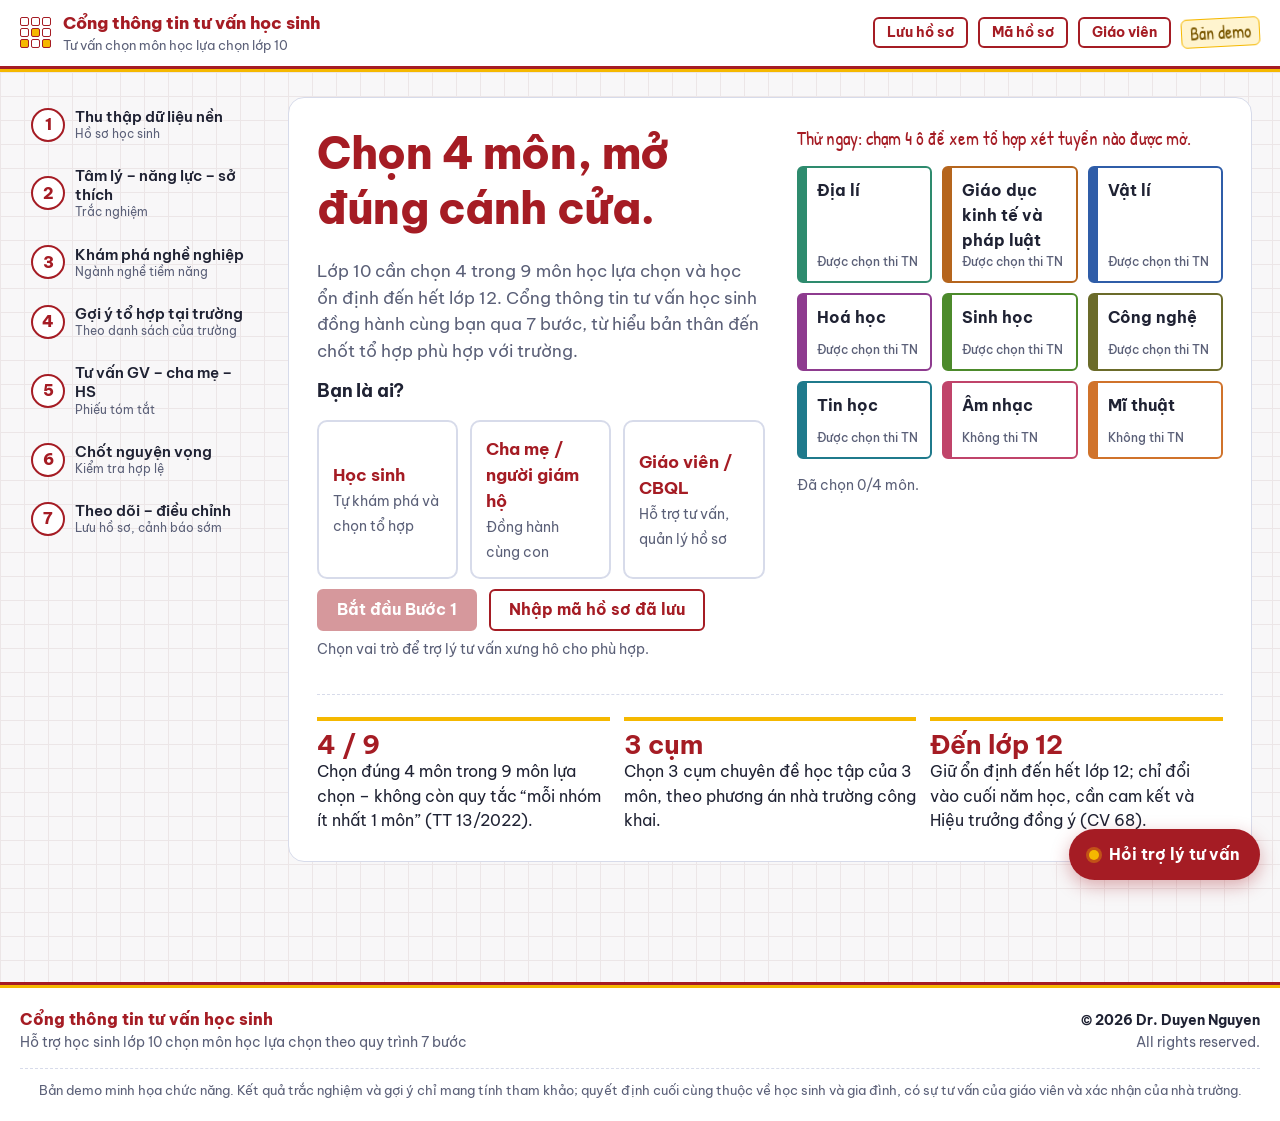
==== commit 24e223b1: "chore: use "All rights reserved" in copyright notices Co-Authored-By: Claude <noreply@anthropic.com>" ====
--- a/index.html
+++ b/index.html
@@ -10,12 +10,13 @@
   <link rel="preconnect" href="https://fonts.gstatic.com" crossorigin>
   <link href="https://fonts.googleapis.com/css2?family=Be+Vietnam+Pro:wght@400;500;600;700;800&family=Patrick+Hand&display=swap" rel="stylesheet">
   <link rel="stylesheet" href="css/style.css">
+  <link rel="icon" href="data:image/svg+xml,%3Csvg xmlns='http://www.w3.org/2000/svg' viewBox='0 0 3 3'%3E%3Crect width='3' height='3' fill='%23a31d24'/%3E%3Crect x='1' y='1' width='1' height='1' fill='%23f2b705'/%3E%3C/svg%3E">
 </head>
 <body>
   <a class="skip" href="#main">Bỏ qua, đến nội dung chính</a>
 
   <header class="topbar">
-    <button class="brand" type="button" data-go="0" aria-label="Về trang đầu">
+    <button class="brand" type="button" data-go="0" title="Về trang đầu">
       <span class="brand-mark" aria-hidden="true">
         <span></span><span></span><span></span><span></span><span class="on"></span><span></span><span class="on"></span><span></span><span class="on"></span>
       </span>
@@ -46,7 +47,7 @@
       </div>
       <div class="footer-copy">
         <strong>© 2026 Dr. Duyen Nguyen</strong>
-        <span>Bảo lưu mọi quyền.</span>
+        <span>All rights reserved.</span>
       </div>
     </div>
     <p class="footer-note">Bản demo minh họa chức năng. Kết quả trắc nghiệm và gợi ý chỉ mang tính tham khảo; quyết định cuối cùng thuộc về học sinh và gia đình, có sự tư vấn của giáo viên và xác nhận của nhà trường.</p>
--- a/css/style.css
+++ b/css/style.css
@@ -258,7 +258,7 @@
 .checklist li { display: flex; gap: 10px; align-items: flex-start; padding: 9px 0; border-bottom: 1px dashed var(--line); }
 .checklist input { width: 20px; height: 20px; margin-top: 2px; accent-color: var(--ink); }
 .auto-flag { font-size: .78rem; border-radius: 4px; padding: 1px 6px; margin-left: 6px; }
-.auto-flag.y { background: var(--ok-soft); color: var(--ok); }
+.auto-flag.y { background: var(--ok-soft); color: #186B44; } /* đậm hơn --ok để đạt tương phản 4.5:1 trên nền nhạt */
 .auto-flag.n { background: var(--bad-soft); color: var(--bad); }
 
 .code-box { font-family: Consolas, "Courier New", monospace; font-size: .8rem; background: var(--paper); border: 1.5px dashed var(--line); border-radius: 8px; padding: 10px; word-break: break-all; max-height: 160px; overflow: auto; white-space: pre-wrap; }
@@ -398,3 +398,12 @@
 .rub:has(input:checked) { border-color: var(--ink); background: var(--ink-soft); }
 .sr-only { position: absolute; width: 1px; height: 1px; padding: 0; margin: -1px; overflow: hidden; clip: rect(0 0 0 0); white-space: nowrap; border: 0; }
 @media (max-width: 640px) { .crit.crit-4 { grid-template-columns: repeat(2, minmax(0, 1fr)); } }
+
+/* ---------- Bước 3: nhóm ngành phù hợp · Bước 4: ô nhập tổ hợp của trường ---------- */
+.group-cards { display: grid; grid-template-columns: repeat(auto-fill, minmax(230px, 1fr)); gap: 10px; margin: 8px 0 16px; }
+.group-card { display: flex; flex-direction: column; gap: 3px; border: 2px solid var(--line); border-radius: var(--r-m); background: #fff; padding: 12px 14px; text-align: left; cursor: pointer; font: inherit; color: var(--text); }
+.group-card strong { color: var(--ink); }
+.group-card:hover, .group-card[aria-pressed=true] { border-color: var(--ink); box-shadow: 4px 4px 0 var(--gold); }
+details.school-entry { margin-top: 14px; padding: 12px 14px; border: 1.5px dashed var(--ink); border-radius: var(--r-m); background: #fff; }
+details.school-entry > summary { cursor: pointer; font-weight: 700; color: var(--ink); }
+details.school-entry[open] > summary { margin-bottom: 8px; }
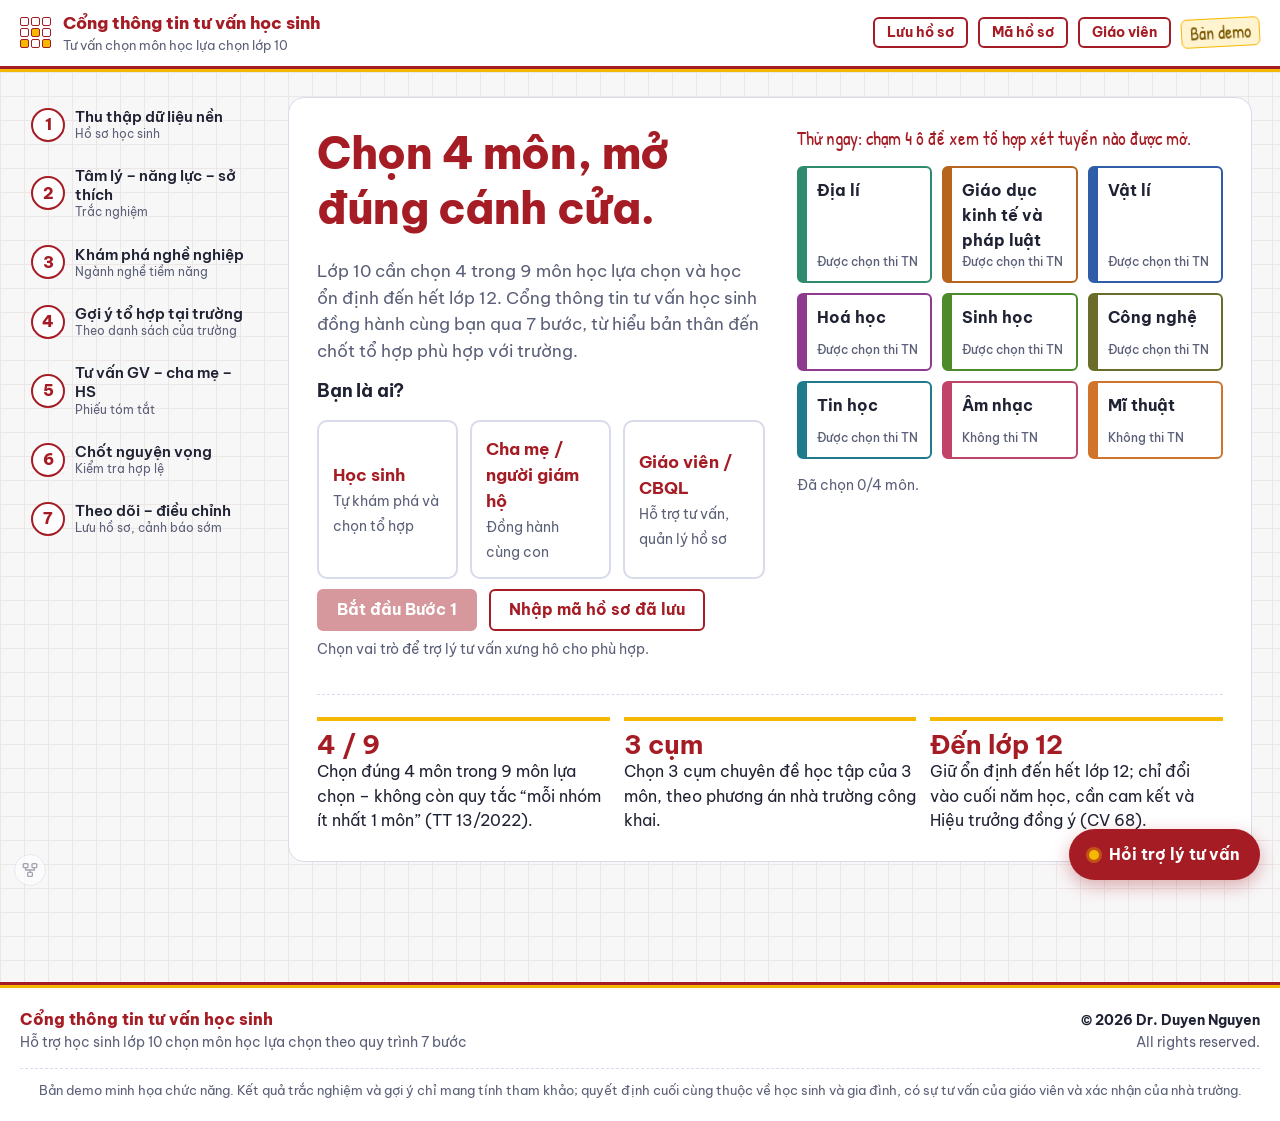
==== commit 924797d7: "feat: implementation diagram page, opened from a small corner button - so-do.html: deployment archit" ====
--- a/index.html
+++ b/index.html
@@ -75,6 +75,19 @@
     </form>
   </section>
 
+  <!-- Sơ đồ triển khai (để trình diễn song song với demo) -->
+  <button class="diagram-fab" type="button" data-action="open-diagram" aria-label="Xem sơ đồ triển khai" title="Sơ đồ triển khai">
+    <svg viewBox="0 0 20 20" width="16" height="16" aria-hidden="true"><rect x="1.5" y="2" width="6" height="5" rx="1.2"/><rect x="12.5" y="2" width="6" height="5" rx="1.2"/><rect x="7" y="13" width="6" height="5" rx="1.2"/><path d="M4.5 7v3h11V7M10 10v3"/></svg>
+  </button>
+  <dialog id="diagramDialog" class="diagram-dialog" aria-label="Sơ đồ triển khai">
+    <div class="diagram-head">
+      <strong>Sơ đồ triển khai</strong>
+      <a href="so-do.html" target="_blank" rel="noopener">Mở trong tab mới</a>
+      <button class="icon-btn" type="button" data-action="close-diagram" aria-label="Đóng sơ đồ">×</button>
+    </div>
+    <iframe id="diagramFrame" title="Sơ đồ triển khai"></iframe>
+  </dialog>
+
   <!-- Hộp thoại dùng chung -->
   <dialog id="dialog" class="dialog">
     <form method="dialog" class="dialog-inner" id="dialogInner"></form>
--- a/css/style.css
+++ b/css/style.css
@@ -277,6 +277,24 @@
   background: var(--ink); color: #fff; border: 0; border-radius: 999px; padding: 13px 20px; font-weight: 700; cursor: pointer;
   box-shadow: 0 6px 18px rgba(165, 28, 36, .35);
 }
+/* Nút mở sơ đồ triển khai: nhỏ, mờ, góc trái – không tranh chú ý với nội dung */
+.diagram-fab {
+  position: fixed; left: 14px; bottom: 14px; z-index: 39; width: 32px; height: 32px; display: grid; place-items: center;
+  background: #fff; color: var(--muted); border: 1.5px solid var(--line); border-radius: 50%; cursor: pointer; opacity: .55;
+  transition: opacity .15s, color .15s, border-color .15s;
+}
+.diagram-fab svg { fill: none; stroke: currentColor; stroke-width: 1.6; stroke-linejoin: round; }
+.diagram-fab:hover, .diagram-fab:focus-visible { opacity: 1; color: var(--ink); border-color: var(--ink); }
+.diagram-dialog { width: min(1180px, calc(100vw - 24px)); height: calc(100vh - 24px); max-width: none; max-height: none; padding: 0;
+  border: 2px solid var(--ink); border-radius: var(--r-l); overflow: hidden; }
+.diagram-dialog[open] { display: flex; flex-direction: column; }
+.diagram-dialog::backdrop { background: rgba(31, 34, 51, .45); }
+.diagram-head { display: flex; align-items: center; gap: 14px; padding: 8px 10px 8px 16px; background: var(--ink); color: #fff; border-bottom: 3px solid var(--gold); }
+.diagram-head strong { flex: 1; }
+.diagram-head a { color: #fff; font-size: .88rem; }
+.diagram-head .icon-btn { color: #fff; }
+.diagram-head .icon-btn:hover { background: rgba(255,255,255,.15); color: #fff; }
+.diagram-dialog iframe { flex: 1; width: 100%; border: 0; background: #FAF7F7; }
 .chat-fab-dot { width: 10px; height: 10px; border-radius: 50%; background: var(--gold); box-shadow: 0 0 0 3px rgba(245,184,0,.35); }
 .chat-panel {
   position: fixed; right: 20px; bottom: 20px; z-index: 41; width: min(400px, calc(100vw - 32px)); height: min(620px, calc(100vh - 100px));
@@ -360,7 +378,7 @@
 /* ---------- In phiếu ---------- */
 @media print {
   body { background: #fff; }
-  .topbar, .steps, .chat-fab, .chat-panel, .nav-row, .no-print, .footer { display: none !important; }
+  .topbar, .steps, .chat-fab, .chat-panel, .diagram-fab, .nav-row, .no-print, .footer { display: none !important; }
   .layout { display: block; }
   .main { padding: 0; }
   .sheet { border: 0; padding: 0; }
